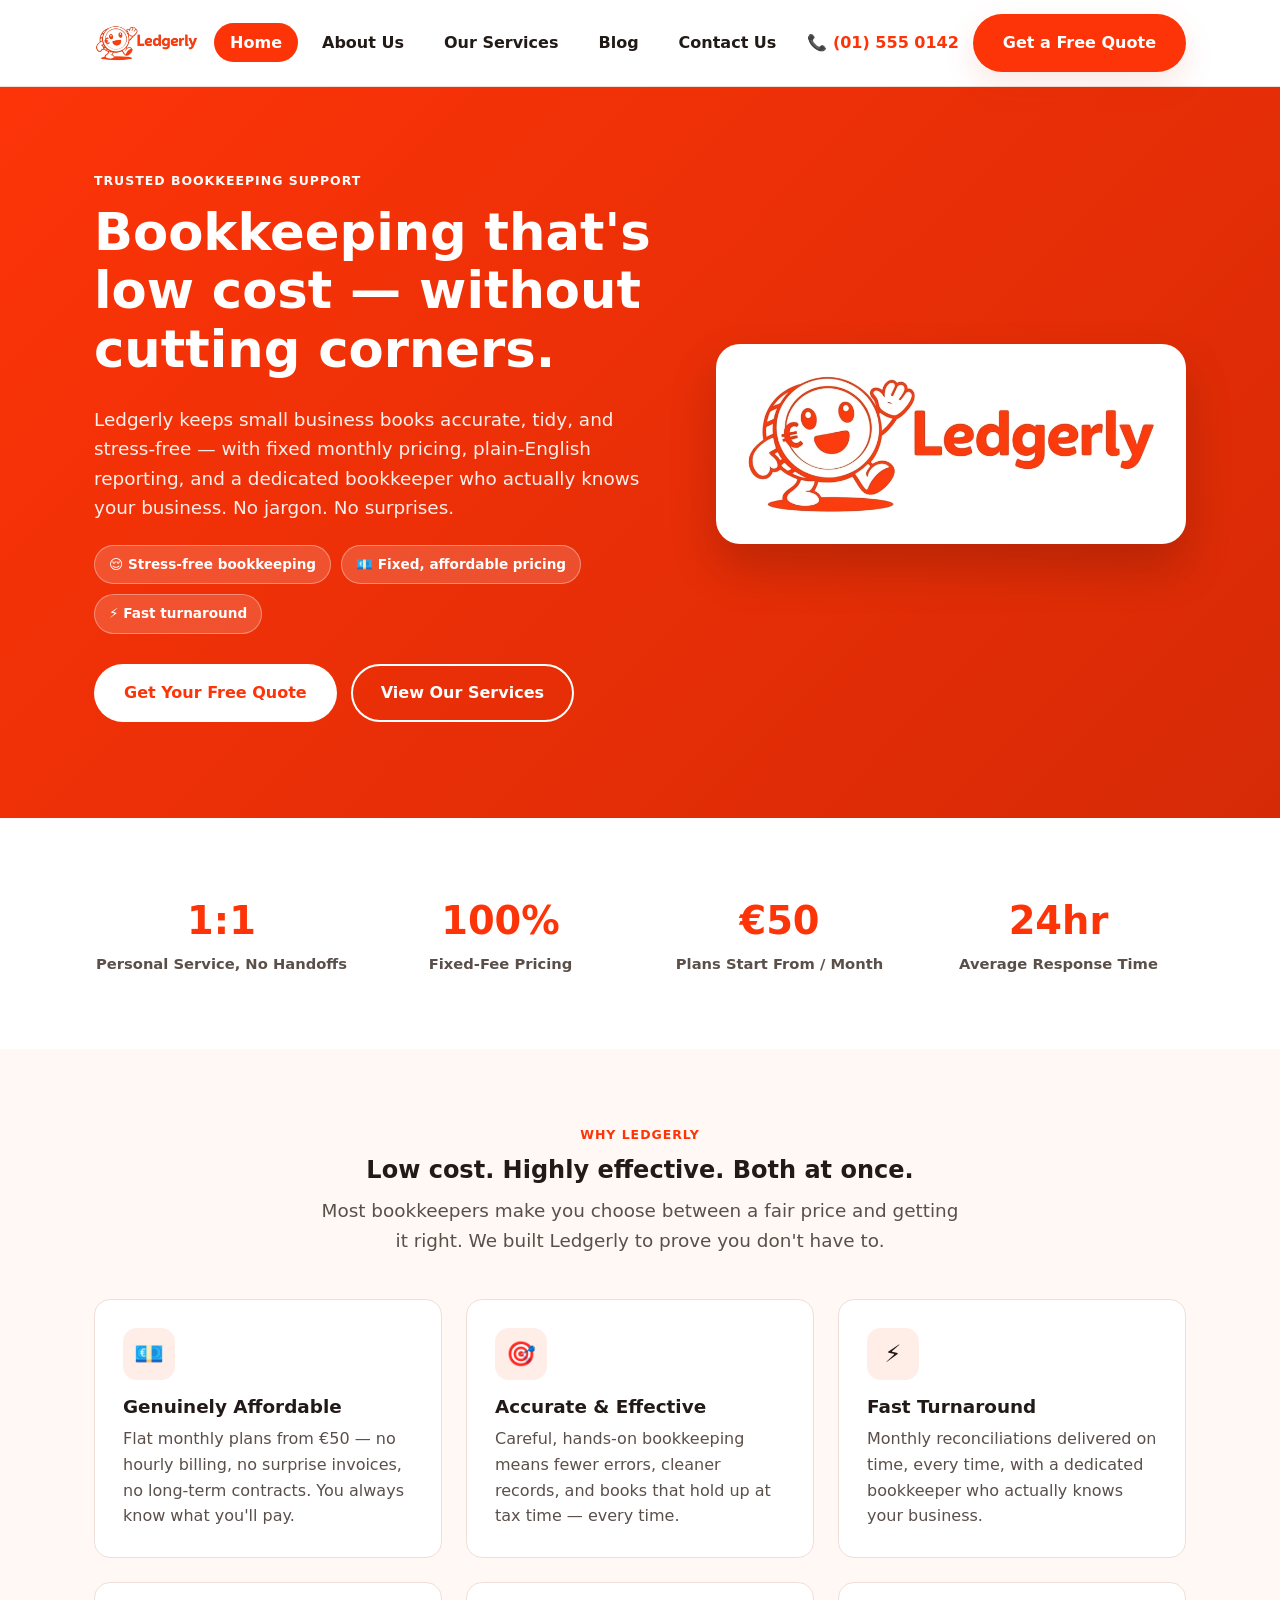
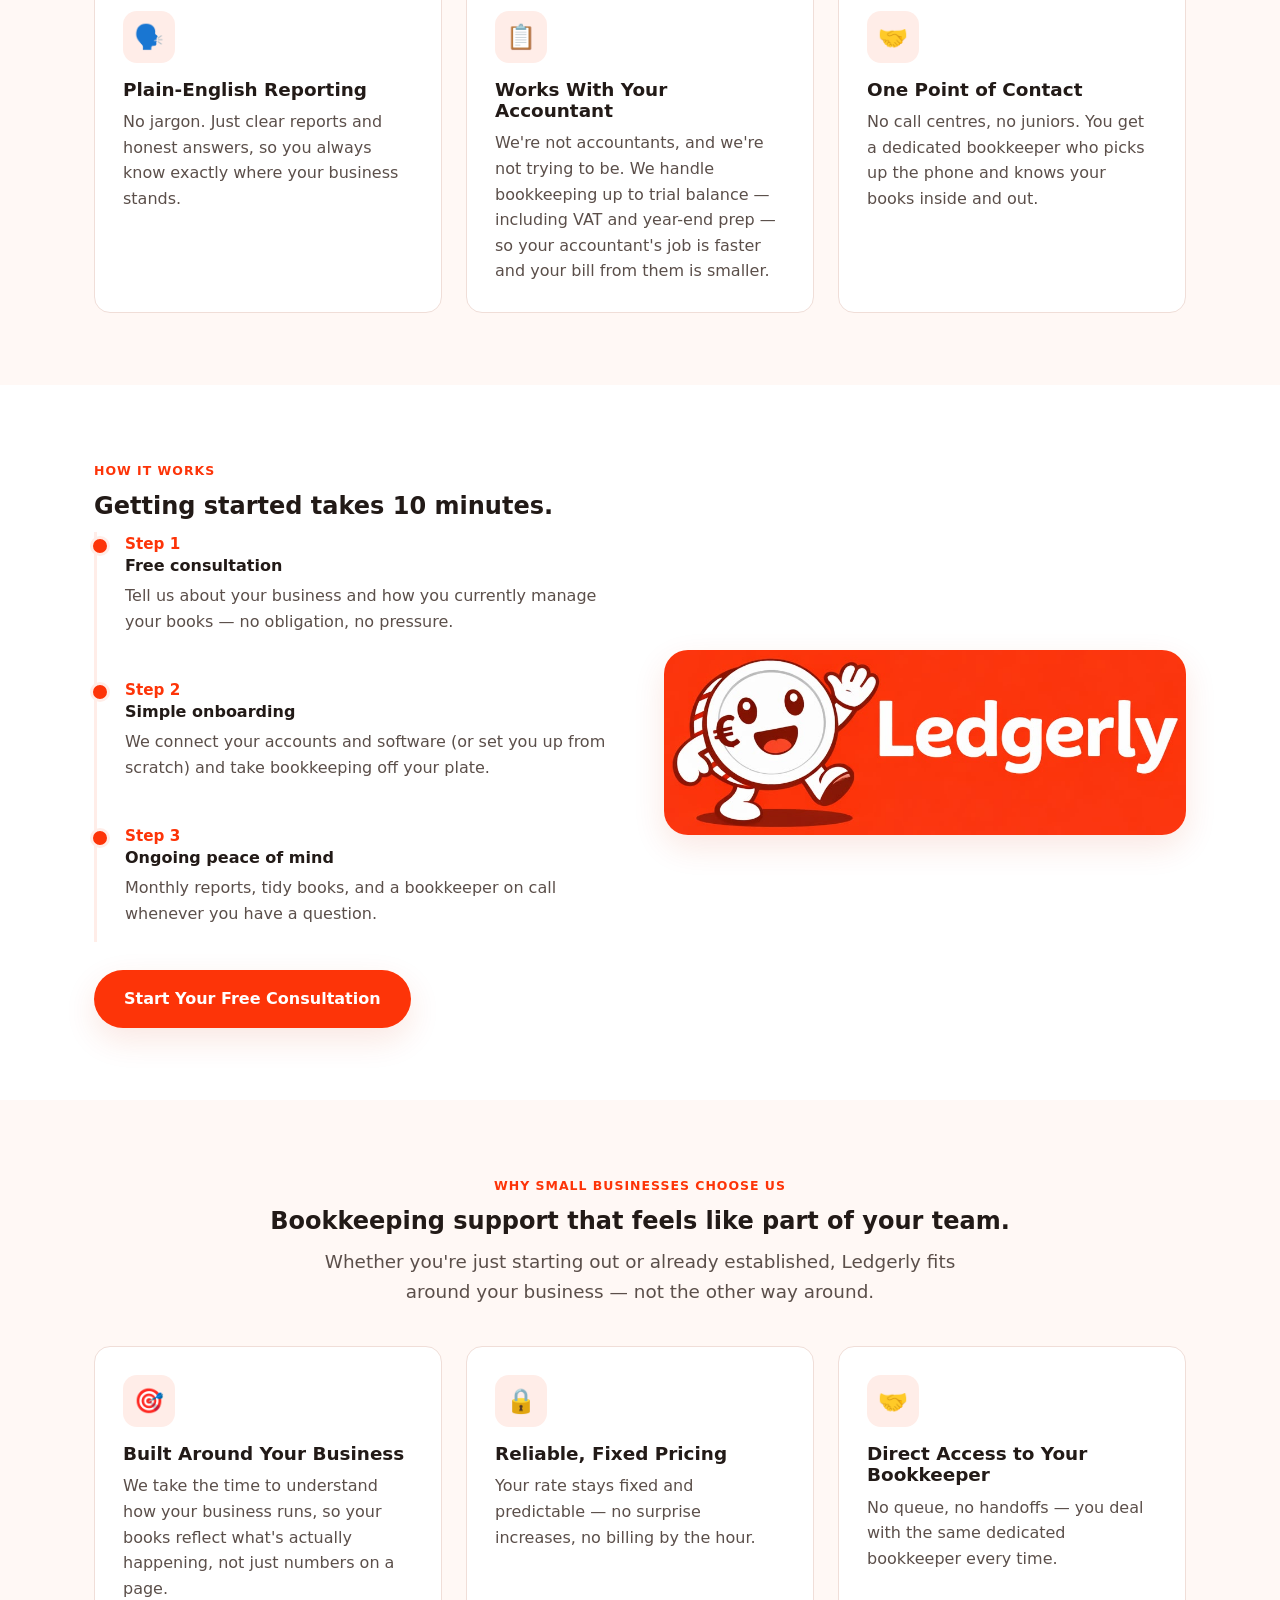
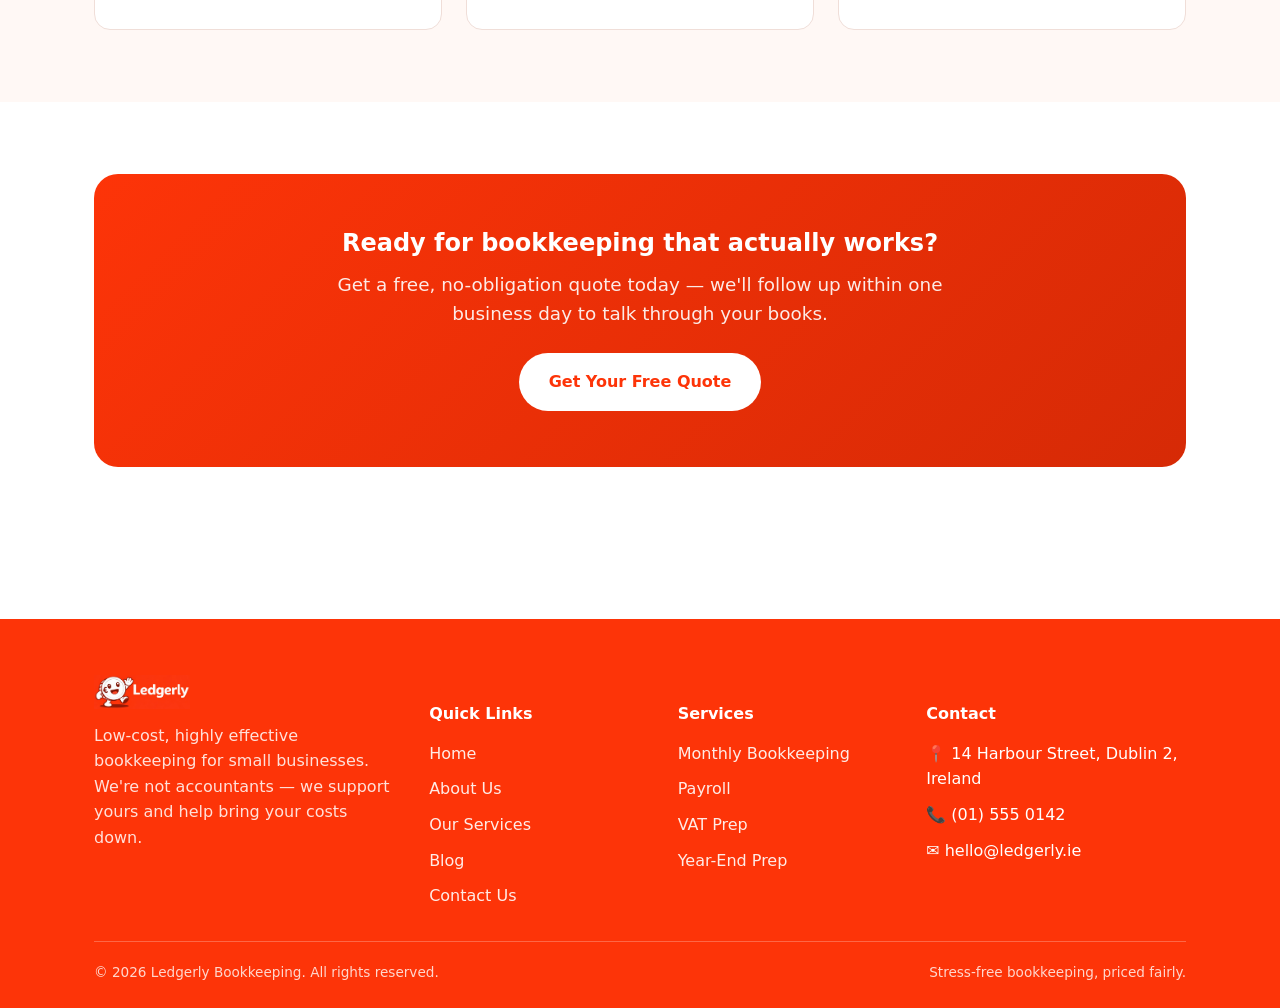
==== index.html @ 8884b764 "Rename index_1.html to index.html" ====
<!DOCTYPE html>
<html lang="en">
<head>
<meta charset="UTF-8">
<meta name="viewport" content="width=device-width, initial-scale=1.0">
<title>Ledgerly — Low-Cost, Highly Effective Bookkeeping</title>
<meta name="description" content="Ledgerly is a bookkeeping practice making small business books stress-free and easy to understand. Fixed, affordable pricing — no jargon, no surprises.">
<link rel="stylesheet" href="assets/style.css">
</head>
<body>

<header class="site-header">
  <div class="header-inner">
    <a href="index.html" class="brand">
      <img src="assets/logo-nav.png" alt="Ledgerly logo">
    </a>
    <nav class="main-nav">
      <ul>
        <li><a href="index.html" class="active">Home</a></li>
        <li><a href="about.html">About Us</a></li>
        <li><a href="services.html">Our Services</a></li>
        <li><a href="blog.html">Blog</a></li>
        <li><a href="contact.html">Contact Us</a></li>
      </ul>
    </nav>
    <div class="header-cta">
      <span class="header-phone">📞 (01) 555 0142</span>
      <a href="contact.html" class="btn btn-primary">Get a Free Quote</a>
      <button class="nav-toggle" aria-label="Toggle navigation" aria-expanded="false">☰</button>
    </div>
  </div>
</header>

<section class="hero">
  <div class="container">
    <div>
      <span class="eyebrow" style="color:#fff;">Trusted Bookkeeping Support</span>
      <h1>Bookkeeping that's low cost — without cutting corners.</h1>
      <p class="lead">Ledgerly keeps small business books accurate, tidy, and stress-free — with fixed monthly pricing, plain-English reporting, and a dedicated bookkeeper who actually knows your business. No jargon. No surprises.</p>
      <div class="hero-badges">
        <span class="hero-badge">😌 Stress-free bookkeeping</span>
        <span class="hero-badge">💶 Fixed, affordable pricing</span>
        <span class="hero-badge">⚡ Fast turnaround</span>
      </div>
      <div class="hero-actions">
        <a href="contact.html" class="btn btn-white">Get Your Free Quote</a>
        <a href="services.html" class="btn btn-outline" style="border-color:#fff;color:#fff;">View Our Services</a>
      </div>
    </div>
    <div class="hero-art">
      <img src="assets/logo-nav.png" alt="Ledgerly mascot">
    </div>
  </div>
</section>

<section class="section">
  <div class="container">
    <div class="grid grid-4">
      <div class="stat"><span class="num">1:1</span><span class="label">Personal Service, No Handoffs</span></div>
      <div class="stat"><span class="num">100%</span><span class="label">Fixed-Fee Pricing</span></div>
      <div class="stat"><span class="num">€50</span><span class="label">Plans Start From / Month</span></div>
      <div class="stat"><span class="num">24hr</span><span class="label">Average Response Time</span></div>
    </div>
  </div>
</section>

<section class="section section-alt">
  <div class="container">
    <div class="center" style="margin-bottom:44px;">
      <span class="eyebrow">Why Ledgerly</span>
      <h2>Low cost. Highly effective. Both at once.</h2>
      <p class="lead center">Most bookkeepers make you choose between a fair price and getting it right. We built Ledgerly to prove you don't have to.</p>
    </div>
    <div class="grid grid-3">
      <div class="card">
        <div class="icon">💶</div>
        <h3>Genuinely Affordable</h3>
        <p>Flat monthly plans from €50 — no hourly billing, no surprise invoices, no long-term contracts. You always know what you'll pay.</p>
      </div>
      <div class="card">
        <div class="icon">🎯</div>
        <h3>Accurate & Effective</h3>
        <p>Careful, hands-on bookkeeping means fewer errors, cleaner records, and books that hold up at tax time — every time.</p>
      </div>
      <div class="card">
        <div class="icon">⚡</div>
        <h3>Fast Turnaround</h3>
        <p>Monthly reconciliations delivered on time, every time, with a dedicated bookkeeper who actually knows your business.</p>
      </div>
      <div class="card">
        <div class="icon">🗣️</div>
        <h3>Plain-English Reporting</h3>
        <p>No jargon. Just clear reports and honest answers, so you always know exactly where your business stands.</p>
      </div>
      <div class="card">
        <div class="icon">📋</div>
        <h3>Works With Your Accountant</h3>
        <p>We're not accountants, and we're not trying to be. We handle bookkeeping up to trial balance — including VAT and year-end prep — so your accountant's job is faster and your bill from them is smaller.</p>
      </div>
      <div class="card">
        <div class="icon">🤝</div>
        <h3>One Point of Contact</h3>
        <p>No call centres, no juniors. You get a dedicated bookkeeper who picks up the phone and knows your books inside and out.</p>
      </div>
    </div>
  </div>
</section>

<section class="section">
  <div class="container">
    <div class="two-col">
      <div>
        <span class="eyebrow">How It Works</span>
        <h2>Getting started takes 10 minutes.</h2>
        <div class="timeline">
          <div class="timeline-item">
            <div class="year">Step 1</div>
            <h4>Free consultation</h4>
            <p>Tell us about your business and how you currently manage your books — no obligation, no pressure.</p>
          </div>
          <div class="timeline-item">
            <div class="year">Step 2</div>
            <h4>Simple onboarding</h4>
            <p>We connect your accounts and software (or set you up from scratch) and take bookkeeping off your plate.</p>
          </div>
          <div class="timeline-item">
            <div class="year">Step 3</div>
            <h4>Ongoing peace of mind</h4>
            <p>Monthly reports, tidy books, and a bookkeeper on call whenever you have a question.</p>
          </div>
        </div>
        <a href="contact.html" class="btn btn-primary" style="margin-top:28px;">Start Your Free Consultation</a>
      </div>
      <div>
        <img src="assets/logo-footer.png" alt="Ledgerly on orange background" style="border-radius:24px;box-shadow:var(--shadow);">
      </div>
    </div>
  </div>
</section>

<section class="section section-alt">
  <div class="container">
    <div class="center" style="margin-bottom:40px;">
      <span class="eyebrow">Why Small Businesses Choose Us</span>
      <h2>Bookkeeping support that feels like part of your team.</h2>
      <p class="lead center">Whether you're just starting out or already established, Ledgerly fits around your business — not the other way around.</p>
    </div>
    <div class="grid grid-3">
      <div class="card">
        <div class="icon">🎯</div>
        <h3>Built Around Your Business</h3>
        <p>We take the time to understand how your business runs, so your books reflect what's actually happening, not just numbers on a page.</p>
      </div>
      <div class="card">
        <div class="icon">🔒</div>
        <h3>Reliable, Fixed Pricing</h3>
        <p>Your rate stays fixed and predictable — no surprise increases, no billing by the hour.</p>
      </div>
      <div class="card">
        <div class="icon">🤝</div>
        <h3>Direct Access to Your Bookkeeper</h3>
        <p>No queue, no handoffs — you deal with the same dedicated bookkeeper every time.</p>
      </div>
    </div>
  </div>
</section>

<section class="section">
  <div class="container">
    <div class="cta-band">
      <h2>Ready for bookkeeping that actually works?</h2>
      <p class="lead center" style="margin:0 auto 24px;">Get a free, no-obligation quote today — we'll follow up within one business day to talk through your books.</p>
      <a href="contact.html" class="btn btn-white">Get Your Free Quote</a>
    </div>
  </div>
</section>

<footer class="site-footer">
  <div class="container">
    <div class="footer-grid">
      <div>
        <img src="assets/logo-footer.png" alt="Ledgerly logo">
        <p>Low-cost, highly effective bookkeeping for small businesses. We're not accountants — we support yours and help bring your costs down.</p>
      </div>
      <div>
        <h5>Quick Links</h5>
        <ul>
          <li><a href="index.html">Home</a></li>
          <li><a href="about.html">About Us</a></li>
          <li><a href="services.html">Our Services</a></li>
          <li><a href="blog.html">Blog</a></li>
          <li><a href="contact.html">Contact Us</a></li>
        </ul>
      </div>
      <div>
        <h5>Services</h5>
        <ul>
          <li><a href="services.html">Monthly Bookkeeping</a></li>
          <li><a href="services.html">Payroll</a></li>
          <li><a href="services.html">VAT Prep</a></li>
          <li><a href="services.html">Year-End Prep</a></li>
        </ul>
      </div>
      <div>
        <h5>Contact</h5>
        <ul>
          <li>📍 14 Harbour Street, Dublin 2, Ireland</li>
          <li>📞 (01) 555 0142</li>
          <li>✉️ hello@ledgerly.ie</li>
        </ul>
      </div>
    </div>
    <div class="footer-bottom">
      <span>© <span class="current-year">2026</span> Ledgerly Bookkeeping. All rights reserved.</span>
      <span>Stress-free bookkeeping, priced fairly.</span>
    </div>
  </div>
</footer>

<script src="assets/main.js"></script>
</body>
</html>
---- assets/style.css ----
/* Ledgerly — shared styles */
:root{
  --orange: #FD3408;
  --orange-dark: #D62A06;
  --orange-light: #FFEDE8;
  --ink: #221A17;
  --ink-soft: #5B4F4A;
  --paper: #FFFFFF;
  --cream: #FFF8F5;
  --line: #F0DED8;
  --shadow: 0 12px 32px rgba(217, 60, 20, 0.12);
  --radius: 16px;
  --maxw: 1140px;
}

*{box-sizing:border-box;}
html{scroll-behavior:smooth;}
body{
  margin:0;
  font-family:"Poppins","Segoe UI",system-ui,-apple-system,sans-serif;
  color:var(--ink);
  background:var(--paper);
  line-height:1.6;
}
img{max-width:100%;display:block;}
a{color:inherit;text-decoration:none;}
h1,h2,h3,h4{font-family:"Poppins","Segoe UI",system-ui,sans-serif;line-height:1.15;margin:0 0 .5em;font-weight:700;}
p{margin:0 0 1em;color:var(--ink-soft);}
.container{max-width:var(--maxw);margin:0 auto;padding:0 24px;}
.section{padding:72px 0;}
.section-tight{padding:48px 0;}
.section-alt{background:var(--cream);}
.eyebrow{
  display:inline-block;
  color:var(--orange);
  font-weight:700;
  letter-spacing:.08em;
  text-transform:uppercase;
  font-size:.78rem;
  margin-bottom:12px;
}
.center{text-align:center;}
.lead{font-size:1.15rem;max-width:640px;}
.center .lead{margin-left:auto;margin-right:auto;}

/* Buttons */
.btn{
  display:inline-flex;
  align-items:center;
  gap:8px;
  padding:14px 28px;
  border-radius:999px;
  font-weight:700;
  font-size:1rem;
  cursor:pointer;
  border:2px solid transparent;
  transition:transform .15s ease, box-shadow .15s ease, background .15s ease, color .15s ease;
}
.btn:hover{transform:translateY(-2px);}
.btn-primary{background:var(--orange);color:#fff;box-shadow:var(--shadow);}
.btn-primary:hover{background:var(--orange-dark);}
.btn-outline{background:transparent;border-color:var(--orange);color:var(--orange);}
.btn-outline:hover{background:var(--orange);color:#fff;}
.btn-white{background:#fff;color:var(--orange);}
.btn-white:hover{background:var(--orange-light);}

/* Header */
.site-header{
  position:sticky;top:0;z-index:50;
  background:rgba(255,255,255,.92);
  backdrop-filter:saturate(180%) blur(10px);
  border-bottom:1px solid var(--line);
}
.header-inner{
  display:flex;align-items:center;justify-content:space-between;
  padding:14px 24px;max-width:var(--maxw);margin:0 auto;
}
.brand{display:flex;align-items:center;gap:10px;}
.brand img{height:38px;width:auto;}
nav.main-nav ul{
  list-style:none;display:flex;gap:8px;margin:0;padding:0;align-items:center;
}
nav.main-nav a{
  padding:10px 16px;border-radius:999px;font-weight:600;color:var(--ink);
  transition:background .15s ease, color .15s ease;
}
nav.main-nav a:hover{background:var(--orange-light);color:var(--orange-dark);}
nav.main-nav a.active{background:var(--orange);color:#fff;}
.header-cta{display:flex;align-items:center;gap:14px;}
.header-phone{font-weight:700;color:var(--orange);white-space:nowrap;}
.nav-toggle{display:none;background:none;border:none;font-size:1.6rem;cursor:pointer;color:var(--ink);}

@media (max-width: 860px){
  nav.main-nav{
    position:absolute;top:100%;left:0;right:0;
    background:#fff;border-bottom:1px solid var(--line);
    box-shadow:0 12px 20px rgba(0,0,0,.06);
    display:none;
  }
  nav.main-nav.open{display:block;}
  nav.main-nav ul{flex-direction:column;padding:12px 24px 20px;align-items:stretch;}
  nav.main-nav a{display:block;padding:12px 14px;}
  .header-phone{display:none;}
  .nav-toggle{display:block;}
}

/* Hero */
.hero{
  background:linear-gradient(135deg, var(--orange) 0%, var(--orange-dark) 100%);
  color:#fff;
  padding:80px 0 96px;
  position:relative;
  overflow:hidden;
}
.hero .container{
  display:grid;grid-template-columns:1.1fr .9fr;gap:48px;align-items:center;
}
.hero h1{font-size:clamp(2.1rem, 4vw, 3.2rem);color:#fff;}
.hero p.lead{color:rgba(255,255,255,.92);}
.hero-badges{display:flex;flex-wrap:wrap;gap:10px;margin:22px 0 30px;}
.hero-badge{
  background:rgba(255,255,255,.16);
  border:1px solid rgba(255,255,255,.35);
  padding:8px 14px;border-radius:999px;font-size:.85rem;font-weight:600;
}
.hero-actions{display:flex;flex-wrap:wrap;gap:14px;}
.hero-art{
  background:#fff;border-radius:24px;padding:24px;box-shadow:0 24px 48px rgba(0,0,0,.18);
}
@media (max-width:900px){
  .hero .container{grid-template-columns:1fr;}
  .hero-art{order:-1;max-width:420px;margin:0 auto;}
}

/* Cards / grids */
.grid{display:grid;gap:24px;}
.grid-3{grid-template-columns:repeat(3,1fr);}
.grid-2{grid-template-columns:repeat(2,1fr);}
.grid-4{grid-template-columns:repeat(4,1fr);}
@media (max-width:900px){
  .grid-3,.grid-4{grid-template-columns:repeat(2,1fr);}
}
@media (max-width:600px){
  .grid-2,.grid-3,.grid-4{grid-template-columns:1fr;}
}

.card{
  background:#fff;border:1px solid var(--line);border-radius:var(--radius);
  padding:28px;transition:transform .15s ease, box-shadow .15s ease;
}
.card:hover{transform:translateY(-4px);box-shadow:var(--shadow);}
.card .icon{
  width:52px;height:52px;border-radius:14px;background:var(--orange-light);
  display:flex;align-items:center;justify-content:center;font-size:1.5rem;margin-bottom:16px;
}
.card h3{font-size:1.15rem;}
.card p{margin-bottom:0;}

.stat{text-align:center;}
.stat .num{font-size:2.4rem;font-weight:800;color:var(--orange);display:block;}
.stat .label{color:var(--ink-soft);font-weight:600;font-size:.92rem;}

/* Pricing */
.price-card{
  background:#fff;border:1px solid var(--line);border-radius:var(--radius);
  padding:32px 28px;display:flex;flex-direction:column;gap:16px;position:relative;
}
.price-card.featured{border:2px solid var(--orange);box-shadow:var(--shadow);}
.price-tag{position:absolute;top:-14px;right:24px;background:var(--orange);color:#fff;padding:6px 14px;border-radius:999px;font-size:.75rem;font-weight:700;}
.price-card .amount{font-size:2.2rem;font-weight:800;color:var(--orange);}
.price-card .amount span{font-size:1rem;color:var(--ink-soft);font-weight:600;}
.price-card ul{list-style:none;padding:0;margin:0;display:flex;flex-direction:column;gap:10px;}
.price-card li{padding-left:28px;position:relative;color:var(--ink-soft);}
.price-card li::before{content:"✓";position:absolute;left:0;color:var(--orange);font-weight:800;}

/* Testimonials */
.testimonial{
  background:var(--cream);border-radius:var(--radius);padding:28px;border:1px solid var(--line);
}
.testimonial p{font-style:italic;color:var(--ink);}
.testimonial .who{font-weight:700;color:var(--orange-dark);font-style:normal;margin-top:12px;}

/* Timeline (About) */
.timeline{border-left:3px solid var(--orange-light);padding-left:28px;display:flex;flex-direction:column;gap:28px;}
.timeline-item{position:relative;}
.timeline-item::before{
  content:"";position:absolute;left:-35px;top:4px;width:14px;height:14px;border-radius:50%;background:var(--orange);border:3px solid var(--orange-light);
}
.timeline-item .year{color:var(--orange);font-weight:800;font-size:.95rem;}

/* CTA band */
.cta-band{
  background:linear-gradient(135deg, var(--orange) 0%, var(--orange-dark) 100%);
  color:#fff;border-radius:24px;padding:56px 40px;text-align:center;
}
.cta-band h2{color:#fff;}
.cta-band p{color:rgba(255,255,255,.9);}

/* Forms */
.form-card{background:#fff;border:1px solid var(--line);border-radius:var(--radius);padding:32px;box-shadow:var(--shadow);}
.form-row{display:grid;grid-template-columns:1fr 1fr;gap:16px;}
@media (max-width:600px){.form-row{grid-template-columns:1fr;}}
.field{margin-bottom:18px;}
.field label{display:block;font-weight:600;margin-bottom:6px;font-size:.92rem;}
.field input, .field select, .field textarea{
  width:100%;padding:12px 14px;border:1px solid var(--line);border-radius:10px;
  font-family:inherit;font-size:1rem;background:var(--cream);
  transition:border-color .15s ease, background .15s ease;
}
.field input:focus, .field select:focus, .field textarea:focus{
  outline:none;border-color:var(--orange);background:#fff;
}
.field textarea{resize:vertical;min-height:120px;}
.form-note{font-size:.85rem;color:var(--ink-soft);}
#form-success{
  display:none;background:#EAF8EE;border:1px solid #B7E3C3;color:#1E6B34;
  padding:16px 18px;border-radius:12px;font-weight:600;margin-bottom:18px;
}

.contact-info-card{
  display:flex;gap:16px;align-items:flex-start;background:#fff;border:1px solid var(--line);
  border-radius:var(--radius);padding:22px;
}
.contact-info-card .icon{
  width:44px;height:44px;border-radius:12px;background:var(--orange-light);
  display:flex;align-items:center;justify-content:center;font-size:1.3rem;flex-shrink:0;
}
.contact-info-card h4{margin:0 0 4px;}
.contact-info-card p{margin:0;color:var(--ink-soft);}

.map-placeholder{
  border-radius:var(--radius);overflow:hidden;border:1px solid var(--line);height:100%;min-height:280px;
}

/* FAQ */
details.faq{
  background:#fff;border:1px solid var(--line);border-radius:12px;padding:16px 20px;margin-bottom:12px;
}
details.faq summary{font-weight:700;cursor:pointer;list-style:none;display:flex;justify-content:space-between;align-items:center;}
details.faq summary::-webkit-details-marker{display:none;}
details.faq summary::after{content:"+";color:var(--orange);font-size:1.4rem;font-weight:800;}
details.faq[open] summary::after{content:"–";}
details.faq p{margin:12px 0 0;}

/* Footer */
footer.site-footer{
  background:var(--orange);
  color:#fff;
  padding:56px 0 24px;
  margin-top:80px;
}
.footer-grid{
  display:grid;grid-template-columns:1.4fr 1fr 1fr 1.2fr;gap:32px;padding-bottom:32px;
  border-bottom:1px solid rgba(255,255,255,.25);
}
@media (max-width:800px){.footer-grid{grid-template-columns:1fr 1fr;}}
@media (max-width:520px){.footer-grid{grid-template-columns:1fr;}}
footer.site-footer img{height:34px;margin-bottom:14px;}
footer.site-footer h5{color:#fff;margin-bottom:14px;font-size:1rem;}
footer.site-footer p{color:rgba(255,255,255,.85);}
footer.site-footer ul{list-style:none;padding:0;margin:0;display:flex;flex-direction:column;gap:10px;}
footer.site-footer a{color:rgba(255,255,255,.9);}
footer.site-footer a:hover{color:#fff;text-decoration:underline;}
.footer-bottom{
  display:flex;justify-content:space-between;flex-wrap:wrap;gap:10px;padding-top:20px;
  font-size:.85rem;color:rgba(255,255,255,.8);
}

/* Page hero (inner pages) */
.page-hero{
  background:var(--cream);
  padding:56px 0;
  border-bottom:1px solid var(--line);
}
.page-hero h1{color:var(--ink);}
.breadcrumbs{color:var(--ink-soft);font-size:.9rem;margin-bottom:10px;}
.breadcrumbs a{color:var(--orange);font-weight:600;}

.two-col{display:grid;grid-template-columns:1fr 1fr;gap:48px;align-items:center;}
@media (max-width:860px){.two-col{grid-template-columns:1fr;}}

.tag-row{display:flex;flex-wrap:wrap;gap:10px;margin-bottom:8px;}
.tag{background:var(--orange-light);color:var(--orange-dark);padding:6px 14px;border-radius:999px;font-weight:700;font-size:.8rem;}

/* Blog */
.blog-card{
  background:#fff;border:1px solid var(--line);border-radius:var(--radius);
  overflow:hidden;display:flex;flex-direction:column;transition:transform .15s ease, box-shadow .15s ease;
}
.blog-card:hover{transform:translateY(-4px);box-shadow:var(--shadow);}
.blog-card-thumb{
  height:140px;display:flex;align-items:center;justify-content:center;
  background:var(--orange-light);font-size:2.6rem;
}
.blog-card-body{padding:24px;display:flex;flex-direction:column;gap:10px;flex:1;}
.blog-meta{font-size:.8rem;color:var(--ink-soft);font-weight:600;letter-spacing:.02em;}
.blog-card-body h3{font-size:1.15rem;margin-bottom:0;}
.blog-card-body p{margin-bottom:0;flex:1;}
.blog-readmore{color:var(--orange);font-weight:700;font-size:.9rem;margin-top:4px;}
.blog-card:hover .blog-readmore{text-decoration:underline;}

.blog-featured{
  display:grid;grid-template-columns:1fr 1fr;gap:0;background:#fff;border:1px solid var(--line);
  border-radius:var(--radius);overflow:hidden;margin-bottom:44px;
}
.blog-featured .blog-card-thumb{height:100%;font-size:4rem;}
.blog-featured .blog-card-body{padding:36px;justify-content:center;}
.blog-featured h2{margin-bottom:8px;}
@media (max-width:800px){
  .blog-featured{grid-template-columns:1fr;}
  .blog-featured .blog-card-thumb{height:160px;}
}

.article-hero{background:var(--cream);padding:56px 0 40px;border-bottom:1px solid var(--line);}
.article-hero h1{color:var(--ink);max-width:760px;}
.article-body{max-width:720px;margin:0 auto;}
.article-body p{color:var(--ink);font-size:1.05rem;line-height:1.75;margin-bottom:1.3em;}
.article-body h2{margin-top:1.6em;font-size:1.5rem;}
.article-body h3{margin-top:1.3em;font-size:1.2rem;}
.article-body ul, .article-body ol{color:var(--ink);font-size:1.05rem;line-height:1.75;margin-bottom:1.3em;padding-left:1.4em;}
.article-body li{margin-bottom:.5em;}
.article-body blockquote{
  border-left:4px solid var(--orange);margin:1.6em 0;padding:.4em 0 .4em 1.2em;
  color:var(--ink-soft);font-style:italic;font-size:1.1rem;
}
.article-callout{
  background:var(--orange-light);border:1px solid var(--line);border-radius:var(--radius);
  padding:22px 24px;margin:2em 0;
}
.article-callout p{margin-bottom:0;}
.article-share{display:flex;align-items:center;gap:14px;margin-top:2.5em;padding-top:2em;border-top:1px solid var(--line);}
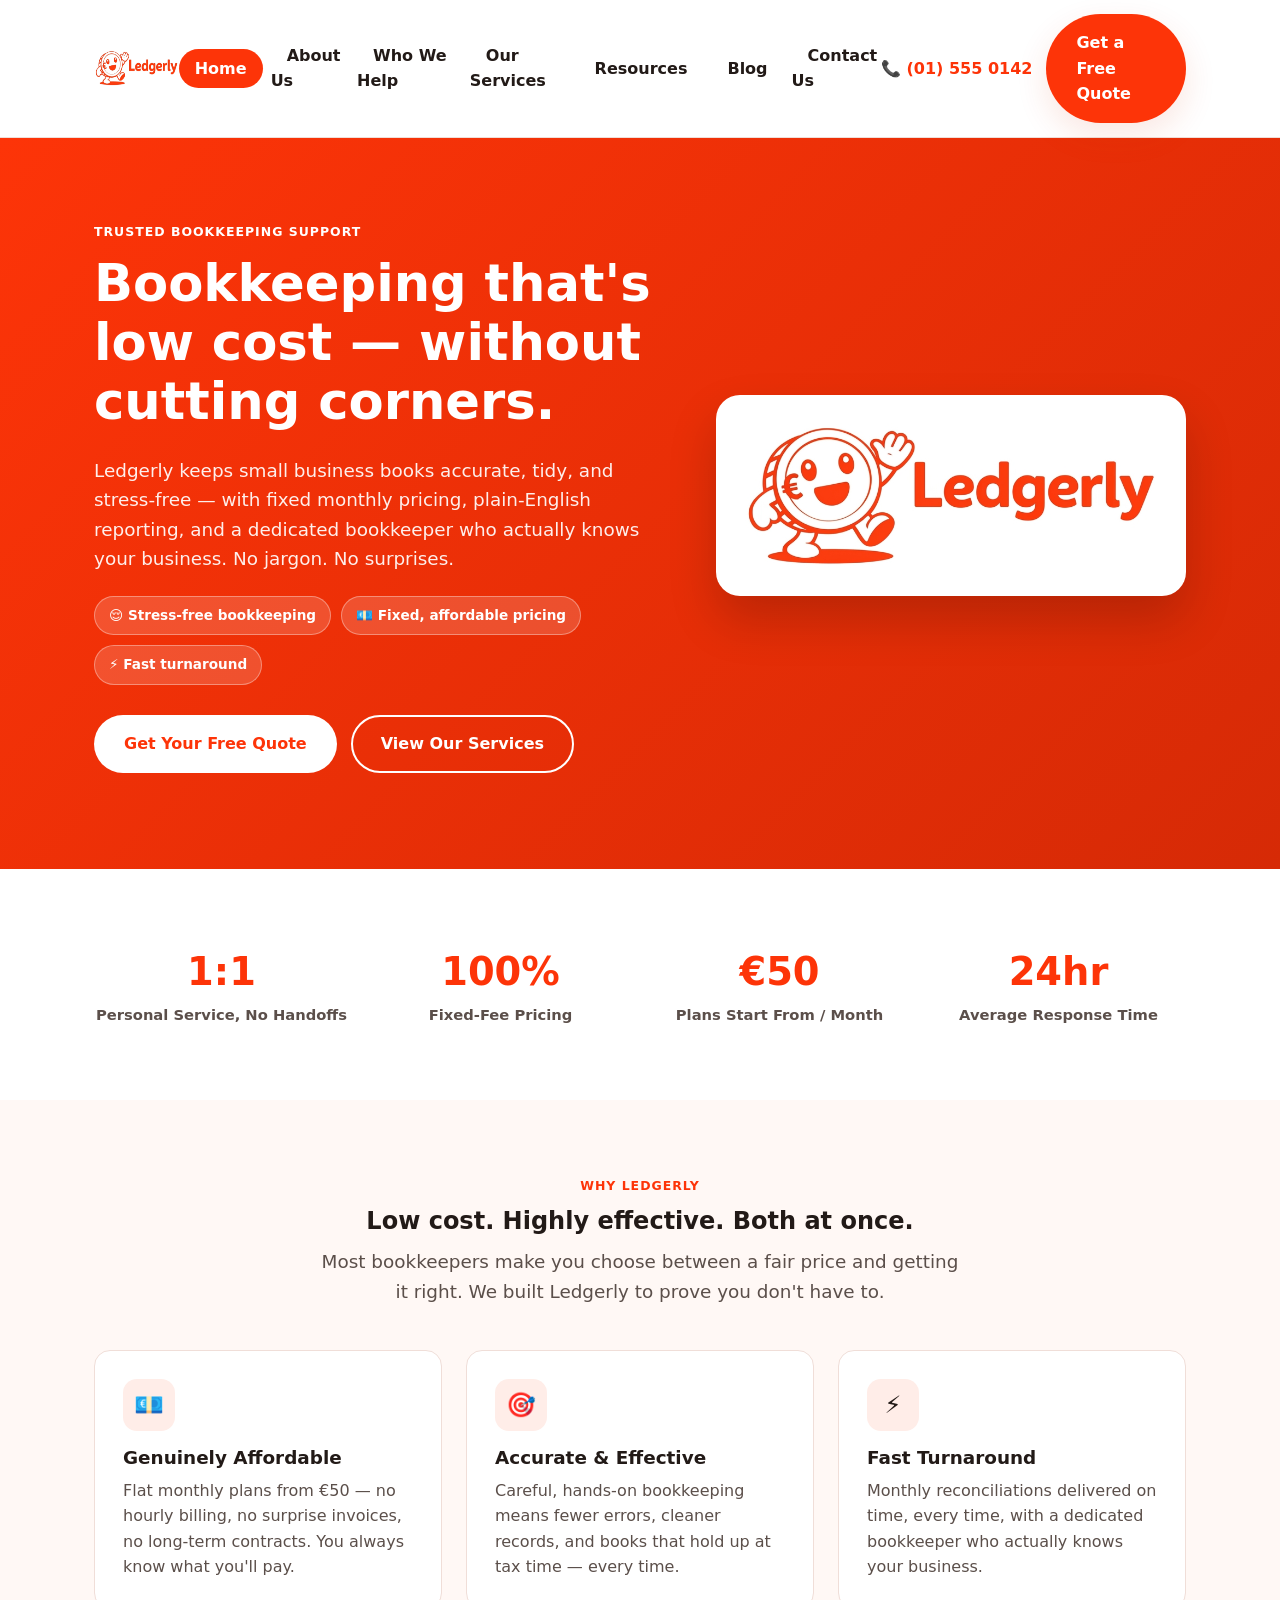
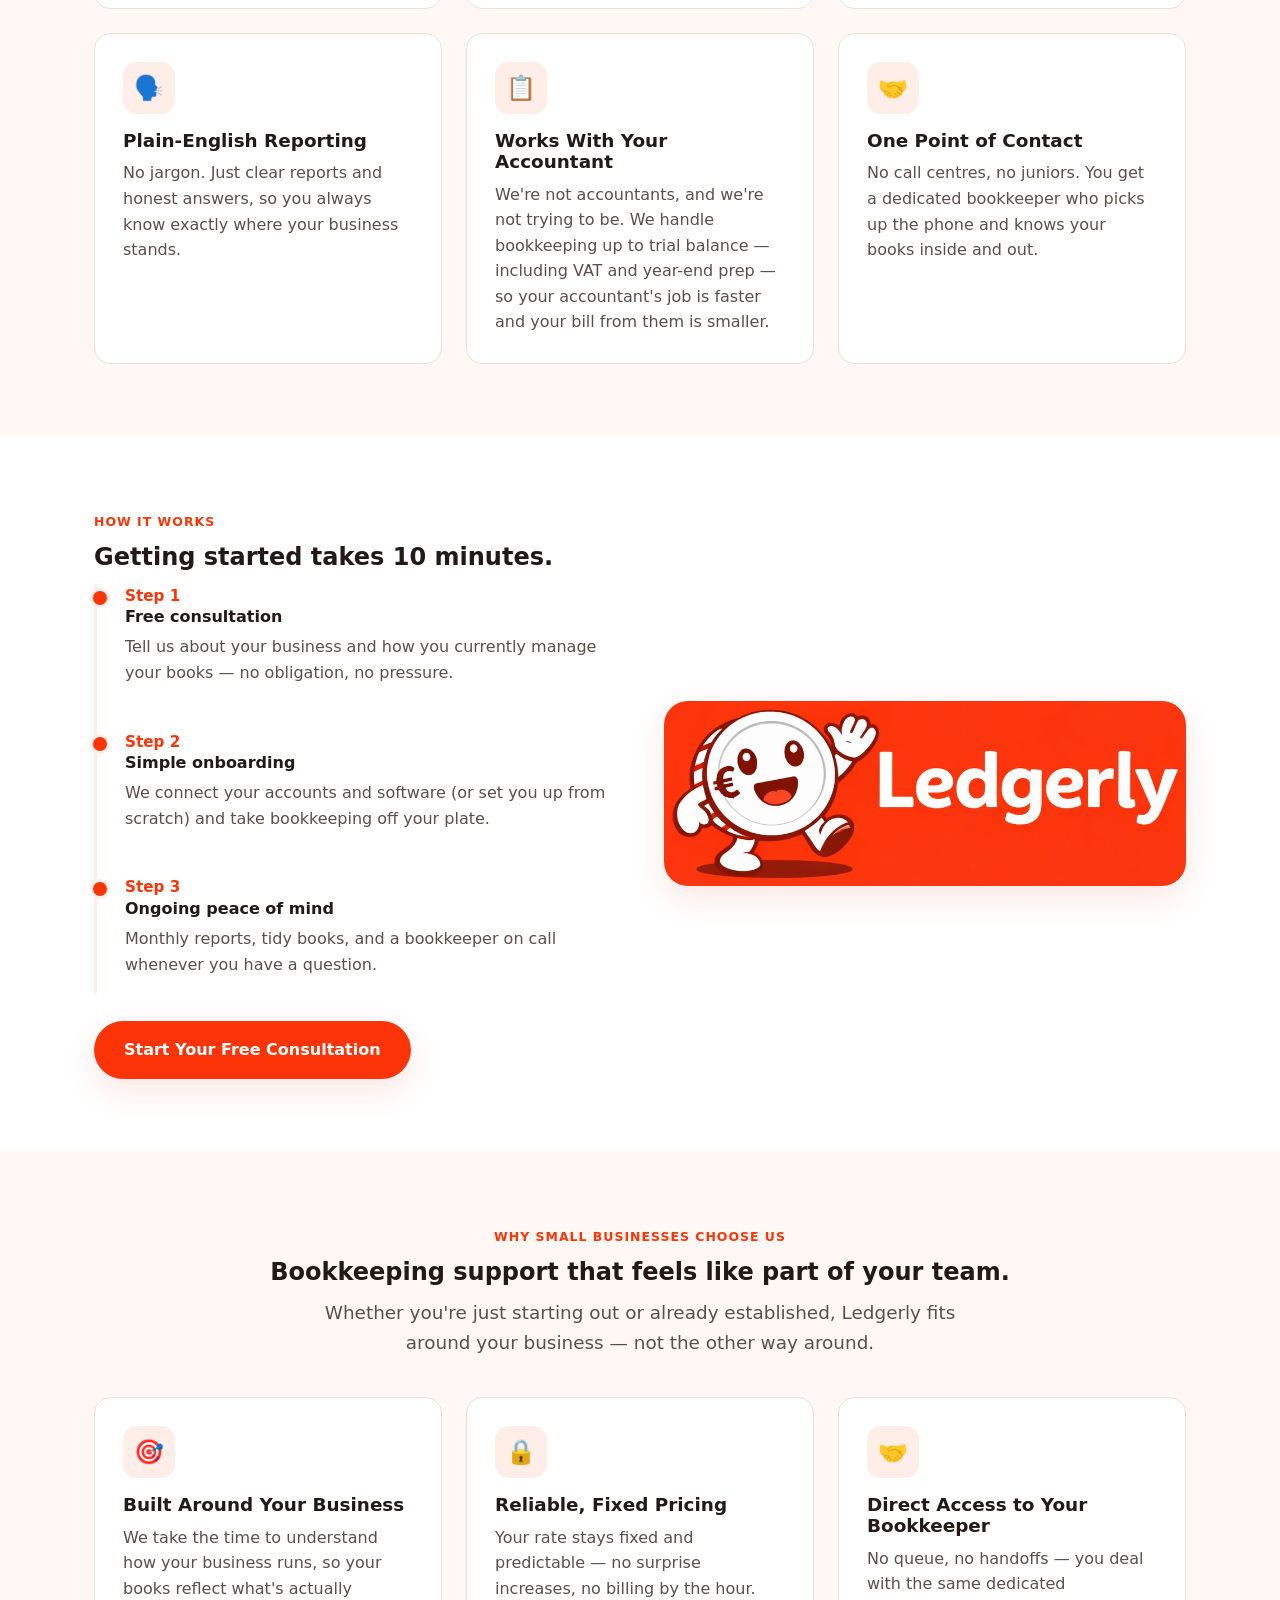
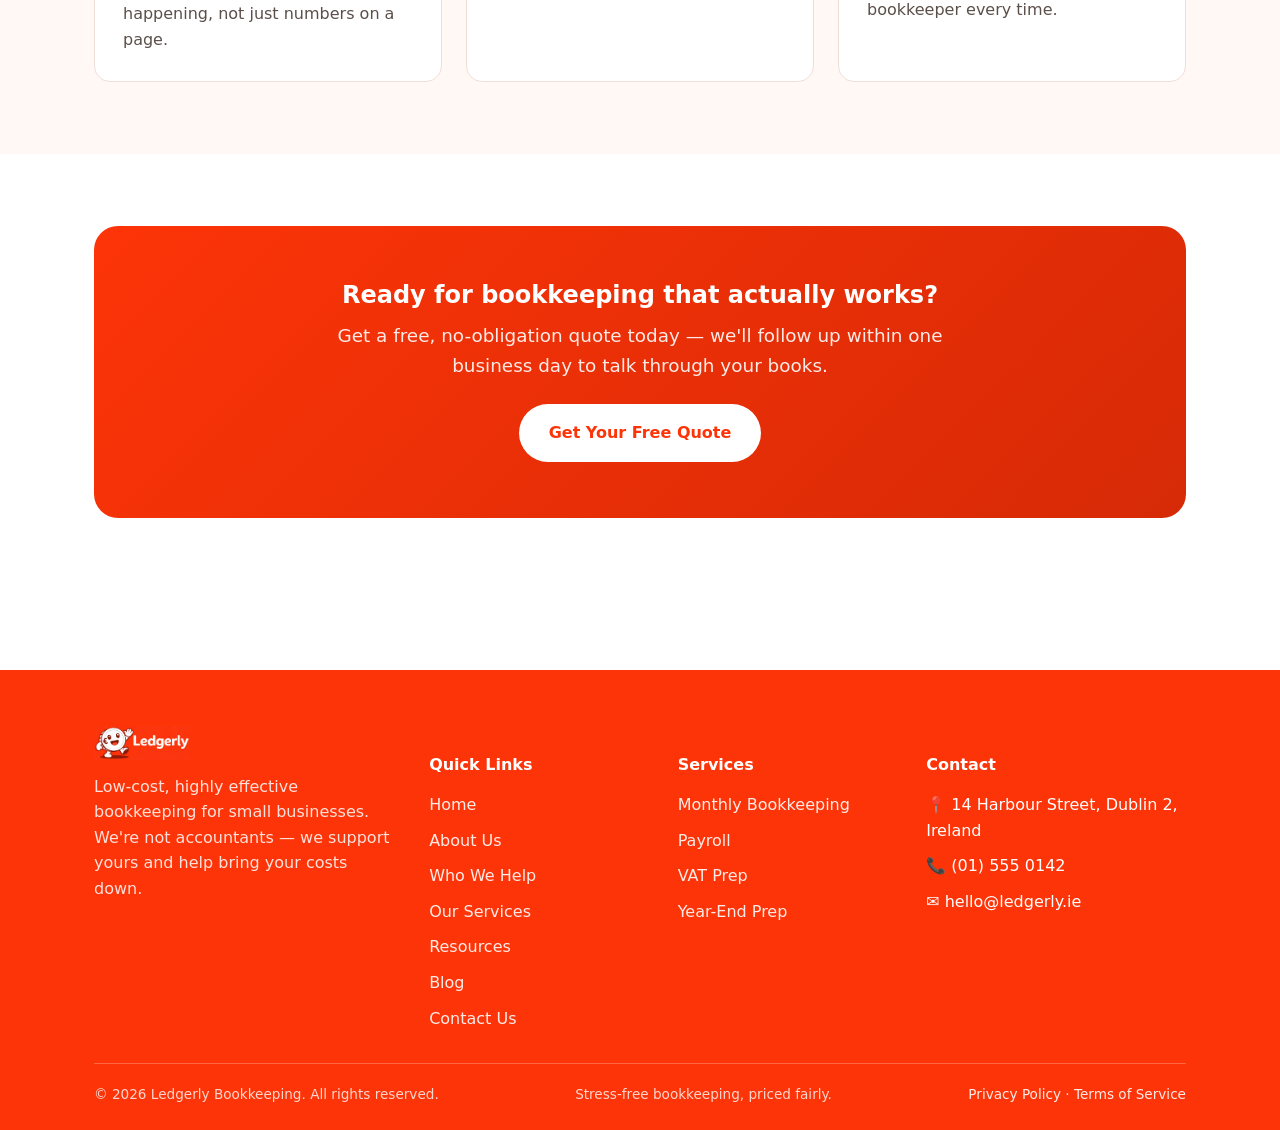
==== commit 777c7afd: "Rename index_2.html to index.html" ====
--- a/index.html
+++ b/index.html
@@ -18,7 +18,9 @@
       <ul>
         <li><a href="index.html" class="active">Home</a></li>
         <li><a href="about.html">About Us</a></li>
+        <li><a href="who-we-help.html">Who We Help</a></li>
         <li><a href="services.html">Our Services</a></li>
+        <li><a href="resources.html">Resources</a></li>
         <li><a href="blog.html">Blog</a></li>
         <li><a href="contact.html">Contact Us</a></li>
       </ul>
@@ -187,7 +189,9 @@
         <ul>
           <li><a href="index.html">Home</a></li>
           <li><a href="about.html">About Us</a></li>
+          <li><a href="who-we-help.html">Who We Help</a></li>
           <li><a href="services.html">Our Services</a></li>
+          <li><a href="resources.html">Resources</a></li>
           <li><a href="blog.html">Blog</a></li>
           <li><a href="contact.html">Contact Us</a></li>
         </ul>
@@ -213,6 +217,7 @@
     <div class="footer-bottom">
       <span>© <span class="current-year">2026</span> Ledgerly Bookkeeping. All rights reserved.</span>
       <span>Stress-free bookkeeping, priced fairly.</span>
+      <span><a href="privacy-policy.html">Privacy Policy</a> · <a href="terms.html">Terms of Service</a></span>
     </div>
   </div>
 </footer>
